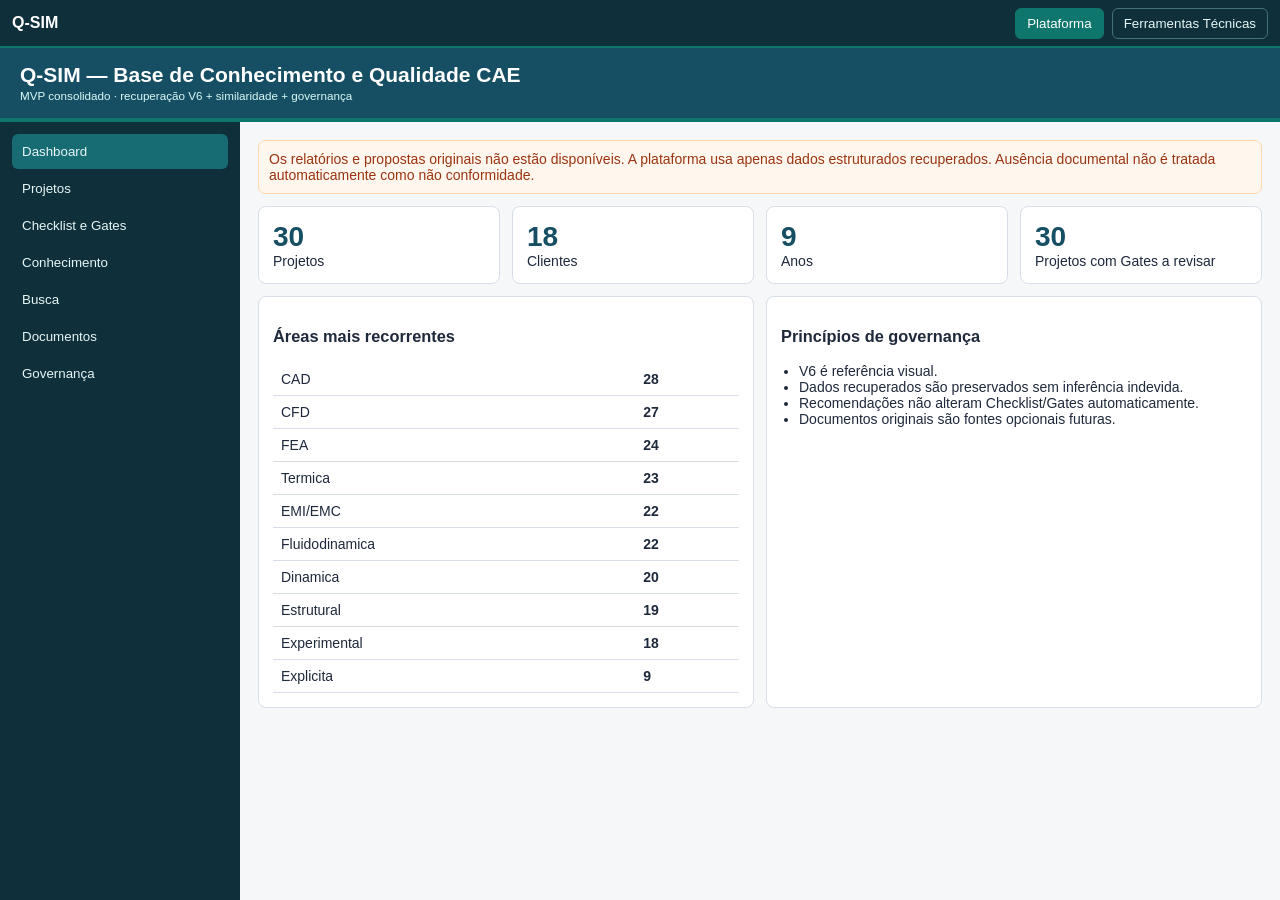
==== index.html @ 7efb32c8 "feat: integrate technical tools in public shell" ====
<!doctype html>
<html lang="pt-BR">
<head>
<meta charset="utf-8"><meta name="viewport" content="width=device-width,initial-scale=1">
<title>Q-SIM</title>
<style>
html,body{margin:0;height:100%;font-family:Arial,Helvetica,sans-serif;background:#0f2f3b}body{display:grid;grid-template-rows:48px 1fr}.bar{display:flex;align-items:center;gap:8px;padding:7px 12px;background:#0f2f3b;border-bottom:2px solid #0f766e}.brand{color:#fff;font-weight:bold;margin-right:auto}.bar button{border:1px solid #44717a;background:transparent;color:#e6f6f4;border-radius:6px;padding:7px 11px;cursor:pointer}.bar button.on{background:#0f766e;border-color:#0f766e;color:#fff}iframe{width:100%;height:100%;border:0;background:#f6f7f9}
</style>
</head>
<body>
<div class="bar"><span class="brand">Q-SIM</span><button class="on" data-src="app/final.html">Plataforma</button><button data-src="app/tools.html">Ferramentas Técnicas</button></div>
<iframe id="view" src="app/final.html" title="Q-SIM"></iframe>
<script>document.querySelectorAll('.bar button').forEach(b=>b.onclick=()=>{document.querySelectorAll('.bar button').forEach(x=>x.classList.toggle('on',x===b));view.src=b.dataset.src})</script>
</body></html>
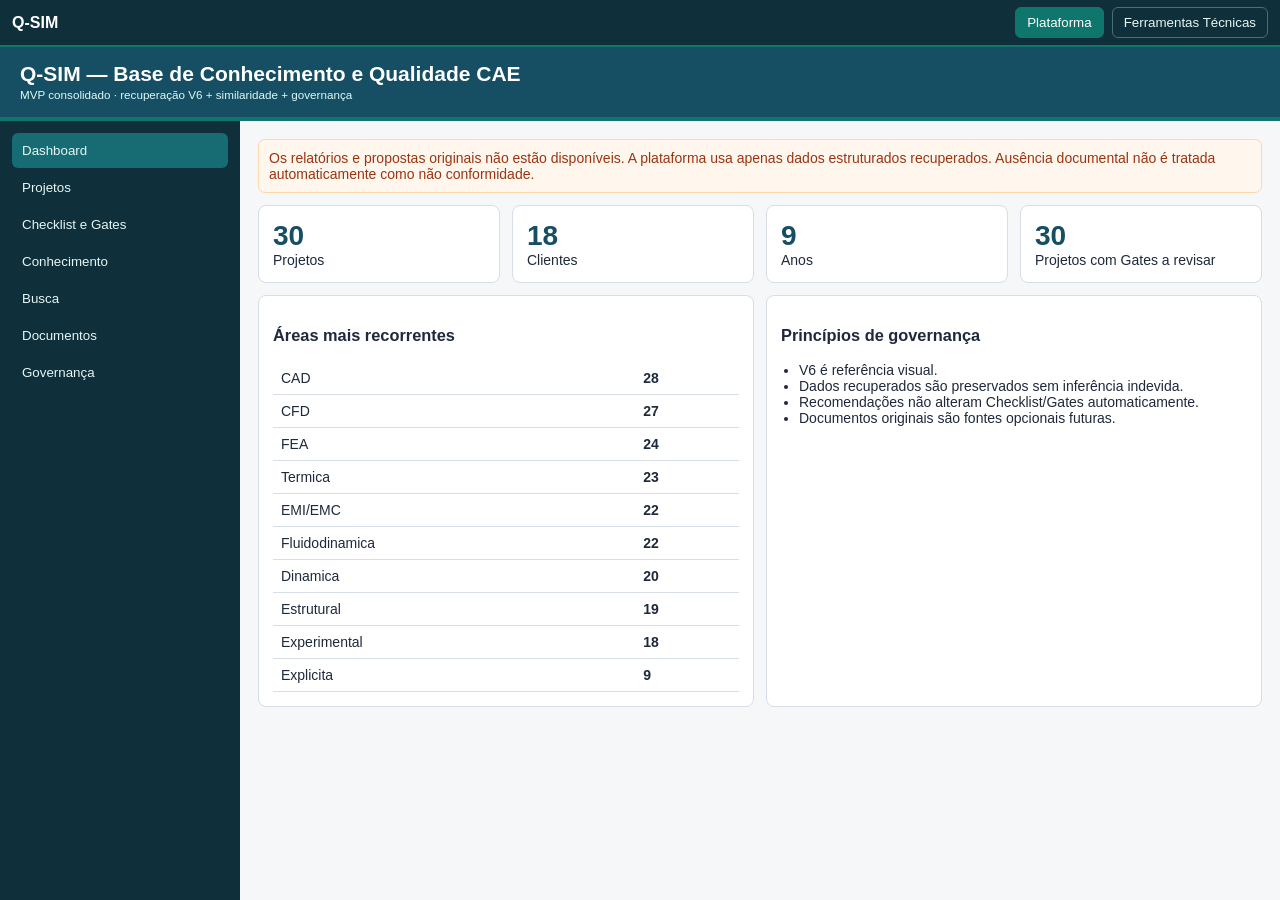
==== commit 76b384f6: "fix: improve iPhone navigation and force fresh assets" ====
--- a/index.html
+++ b/index.html
@@ -1,14 +1,30 @@
 <!doctype html>
 <html lang="pt-BR">
 <head>
-<meta charset="utf-8"><meta name="viewport" content="width=device-width,initial-scale=1">
+<meta charset="utf-8"><meta name="viewport" content="width=device-width,initial-scale=1,viewport-fit=cover">
 <title>Q-SIM</title>
 <style>
-html,body{margin:0;height:100%;font-family:Arial,Helvetica,sans-serif;background:#0f2f3b}body{display:grid;grid-template-rows:48px 1fr}.bar{display:flex;align-items:center;gap:8px;padding:7px 12px;background:#0f2f3b;border-bottom:2px solid #0f766e}.brand{color:#fff;font-weight:bold;margin-right:auto}.bar button{border:1px solid #44717a;background:transparent;color:#e6f6f4;border-radius:6px;padding:7px 11px;cursor:pointer}.bar button.on{background:#0f766e;border-color:#0f766e;color:#fff}iframe{width:100%;height:100%;border:0;background:#f6f7f9}
+html,body{margin:0;height:100%;font-family:Arial,Helvetica,sans-serif;background:#0f2f3b}body{display:grid;grid-template-rows:auto 1fr;min-height:100dvh}.bar{display:flex;align-items:center;gap:8px;padding:7px 12px;background:#0f2f3b;border-bottom:2px solid #0f766e;position:relative;z-index:50}.brand{color:#fff;font-weight:bold;margin-right:auto;white-space:nowrap}.bar button{border:1px solid #44717a;background:transparent;color:#e6f6f4;border-radius:6px;padding:7px 11px;cursor:pointer;white-space:nowrap}.bar button.on{background:#0f766e;border-color:#0f766e;color:#fff}iframe{width:100%;height:100%;border:0;background:#f6f7f9;display:block}
+@media(max-width:600px){.bar{display:grid;grid-template-columns:auto 1fr 1.35fr;gap:6px;padding:6px 8px}.brand{font-size:13px}.bar button{font-size:12px;padding:8px 5px;min-width:0;white-space:normal;line-height:1.15}.bar button:last-child{font-weight:bold}}
 </style>
 </head>
 <body>
-<div class="bar"><span class="brand">Q-SIM</span><button class="on" data-src="app/final.html">Plataforma</button><button data-src="app/tools.html">Ferramentas Técnicas</button></div>
-<iframe id="view" src="app/final.html" title="Q-SIM"></iframe>
-<script>document.querySelectorAll('.bar button').forEach(b=>b.onclick=()=>{document.querySelectorAll('.bar button').forEach(x=>x.classList.toggle('on',x===b));view.src=b.dataset.src})</script>
+<div class="bar"><span class="brand">Q-SIM</span><button class="on" data-src="app/final.html?v=20260907-2">Plataforma</button><button data-src="app/tools.html?v=20260907-2">Ferramentas Técnicas</button></div>
+<iframe id="view" src="app/final.html?v=20260907-2" title="Q-SIM"></iframe>
+<script>
+const view=document.getElementById('view');
+function applyMobileOverrides(){
+  try{
+    const doc=view.contentDocument;
+    if(!doc||!doc.head||doc.getElementById('qsim-mobile-overrides'))return;
+    const link=doc.createElement('link');
+    link.id='qsim-mobile-overrides';
+    link.rel='stylesheet';
+    link.href='mobile-overrides.css?v=20260907-2';
+    doc.head.appendChild(link);
+  }catch(_e){}
+}
+view.addEventListener('load',applyMobileOverrides);
+document.querySelectorAll('.bar button').forEach(b=>b.onclick=()=>{document.querySelectorAll('.bar button').forEach(x=>x.classList.toggle('on',x===b));view.src=b.dataset.src});
+</script>
 </body></html>
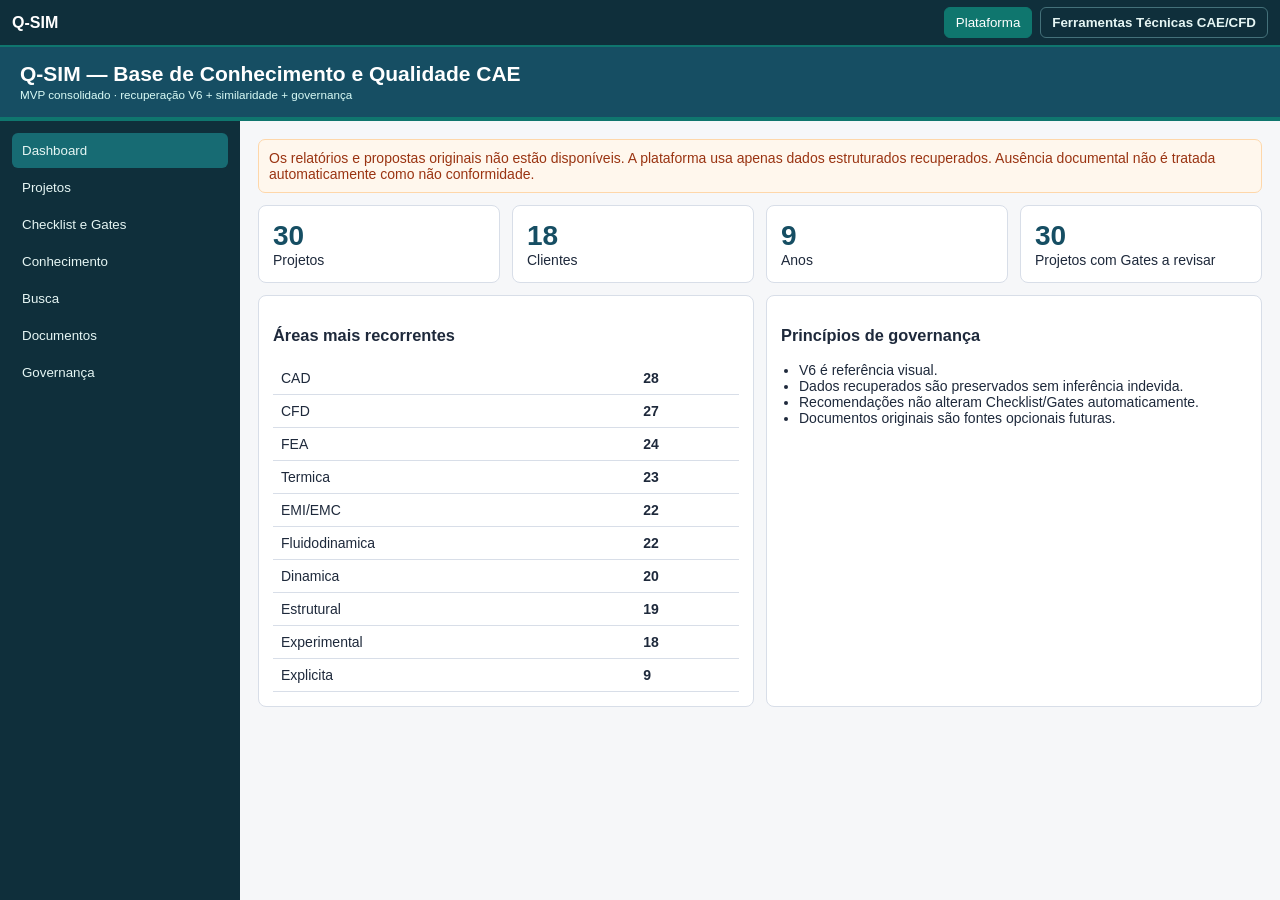
==== commit bcac979f: "feat: expose all technical tools from main Q-SIM URL" ====
--- a/index.html
+++ b/index.html
@@ -2,15 +2,15 @@
 <html lang="pt-BR">
 <head>
 <meta charset="utf-8"><meta name="viewport" content="width=device-width,initial-scale=1,viewport-fit=cover">
-<title>Q-SIM</title>
+<title>Q-SIM — Qualidade e Ferramentas CAE/CFD</title>
 <style>
-html,body{margin:0;height:100%;font-family:Arial,Helvetica,sans-serif;background:#0f2f3b}body{display:grid;grid-template-rows:auto 1fr;min-height:100dvh}.bar{display:flex;align-items:center;gap:8px;padding:7px 12px;background:#0f2f3b;border-bottom:2px solid #0f766e;position:relative;z-index:50}.brand{color:#fff;font-weight:bold;margin-right:auto;white-space:nowrap}.bar button{border:1px solid #44717a;background:transparent;color:#e6f6f4;border-radius:6px;padding:7px 11px;cursor:pointer;white-space:nowrap}.bar button.on{background:#0f766e;border-color:#0f766e;color:#fff}iframe{width:100%;height:100%;border:0;background:#f6f7f9;display:block}
-@media(max-width:600px){.bar{display:grid;grid-template-columns:auto 1fr 1.35fr;gap:6px;padding:6px 8px}.brand{font-size:13px}.bar button{font-size:12px;padding:8px 5px;min-width:0;white-space:normal;line-height:1.15}.bar button:last-child{font-weight:bold}}
+html,body{margin:0;height:100%;font-family:Arial,Helvetica,sans-serif;background:#0f2f3b}body{display:grid;grid-template-rows:auto 1fr;min-height:100dvh}.bar{display:flex;align-items:center;gap:8px;padding:7px 12px;background:#0f2f3b;border-bottom:2px solid #0f766e;position:relative;z-index:50}.brand{color:#fff;font-weight:bold;margin-right:auto;white-space:nowrap}.bar button{border:1px solid #44717a;background:transparent;color:#e6f6f4;border-radius:6px;padding:7px 11px;cursor:pointer;white-space:nowrap}.bar button.on{background:#0f766e;border-color:#0f766e;color:#fff}.tools-btn{font-weight:bold}iframe{width:100%;height:100%;border:0;background:#f6f7f9;display:block}
+@media(max-width:600px){.bar{display:grid;grid-template-columns:auto 1fr 1.55fr;gap:6px;padding:6px 8px}.brand{font-size:13px}.bar button{font-size:12px;padding:8px 5px;min-width:0;white-space:normal;line-height:1.15}.tools-btn{font-weight:bold}}
 </style>
 </head>
 <body>
-<div class="bar"><span class="brand">Q-SIM</span><button class="on" data-src="app/final.html?v=20260907-2">Plataforma</button><button data-src="app/tools.html?v=20260907-2">Ferramentas Técnicas</button></div>
-<iframe id="view" src="app/final.html?v=20260907-2" title="Q-SIM"></iframe>
+<div class="bar"><span class="brand">Q-SIM</span><button class="on" data-src="app/final.html?v=20260907-3">Plataforma</button><button class="tools-btn" data-src="app/tools.html?v=20260907-3">Ferramentas Técnicas CAE/CFD</button></div>
+<iframe id="view" src="app/final.html?v=20260907-3" title="Q-SIM"></iframe>
 <script>
 const view=document.getElementById('view');
 function applyMobileOverrides(){
@@ -20,11 +20,14 @@
     const link=doc.createElement('link');
     link.id='qsim-mobile-overrides';
     link.rel='stylesheet';
-    link.href='mobile-overrides.css?v=20260907-2';
+    link.href='mobile-overrides.css?v=20260907-3';
     doc.head.appendChild(link);
   }catch(_e){}
 }
 view.addEventListener('load',applyMobileOverrides);
-document.querySelectorAll('.bar button').forEach(b=>b.onclick=()=>{document.querySelectorAll('.bar button').forEach(x=>x.classList.toggle('on',x===b));view.src=b.dataset.src});
+document.querySelectorAll('.bar button').forEach(b=>b.onclick=()=>{
+  document.querySelectorAll('.bar button').forEach(x=>x.classList.toggle('on',x===b));
+  view.src=b.dataset.src;
+});
 </script>
 </body></html>
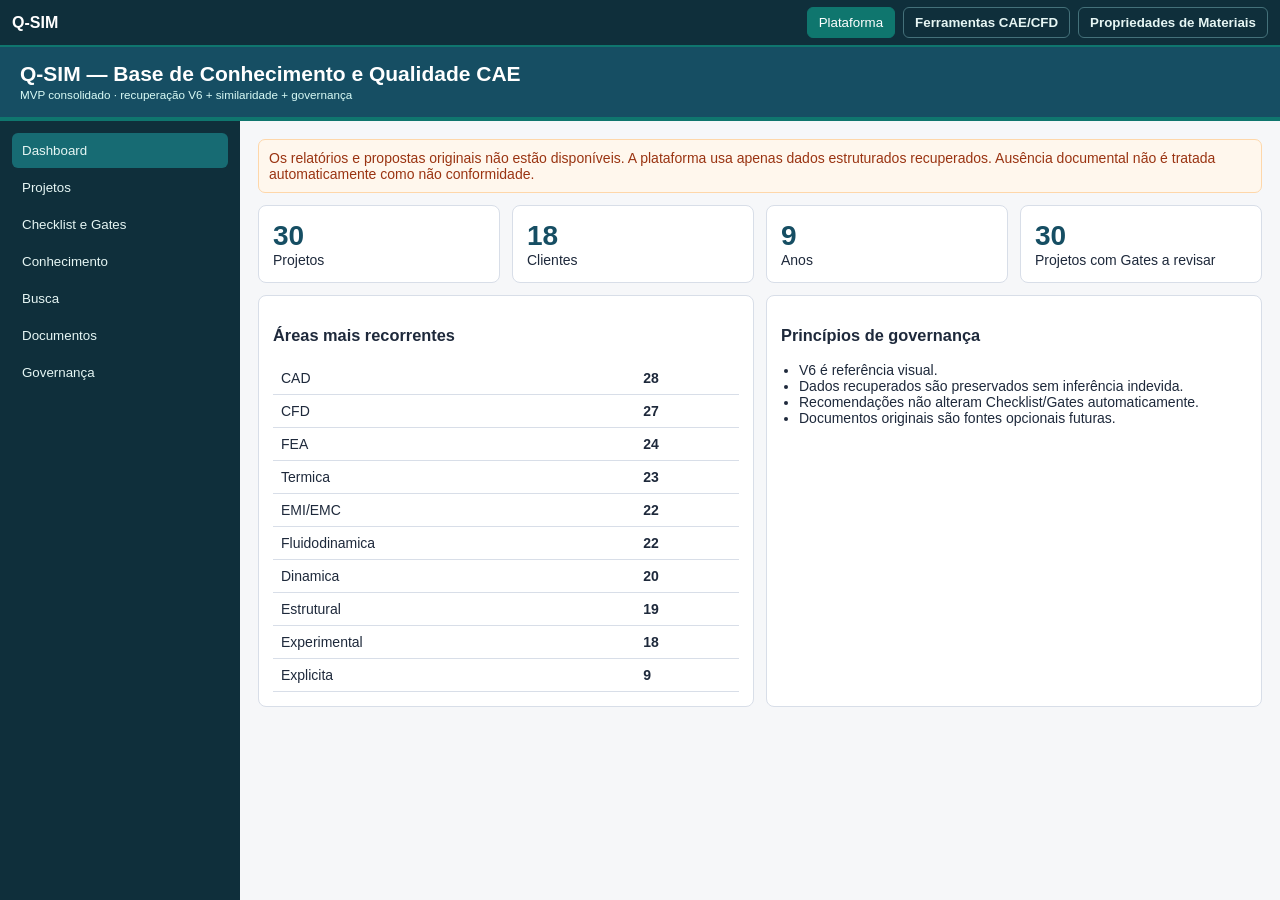
==== commit e8711df1: "feat: expose material properties converter from main Q-SIM" ====
--- a/index.html
+++ b/index.html
@@ -4,13 +4,13 @@
 <meta charset="utf-8"><meta name="viewport" content="width=device-width,initial-scale=1,viewport-fit=cover">
 <title>Q-SIM — Qualidade e Ferramentas CAE/CFD</title>
 <style>
-html,body{margin:0;height:100%;font-family:Arial,Helvetica,sans-serif;background:#0f2f3b}body{display:grid;grid-template-rows:auto 1fr;min-height:100dvh}.bar{display:flex;align-items:center;gap:8px;padding:7px 12px;background:#0f2f3b;border-bottom:2px solid #0f766e;position:relative;z-index:50}.brand{color:#fff;font-weight:bold;margin-right:auto;white-space:nowrap}.bar button{border:1px solid #44717a;background:transparent;color:#e6f6f4;border-radius:6px;padding:7px 11px;cursor:pointer;white-space:nowrap}.bar button.on{background:#0f766e;border-color:#0f766e;color:#fff}.tools-btn{font-weight:bold}iframe{width:100%;height:100%;border:0;background:#f6f7f9;display:block}
-@media(max-width:600px){.bar{display:grid;grid-template-columns:auto 1fr 1.55fr;gap:6px;padding:6px 8px}.brand{font-size:13px}.bar button{font-size:12px;padding:8px 5px;min-width:0;white-space:normal;line-height:1.15}.tools-btn{font-weight:bold}}
+html,body{margin:0;height:100%;font-family:Arial,Helvetica,sans-serif;background:#0f2f3b}body{display:grid;grid-template-rows:auto 1fr;min-height:100dvh}.bar{display:flex;align-items:center;gap:8px;padding:7px 12px;background:#0f2f3b;border-bottom:2px solid #0f766e;position:relative;z-index:50}.brand{color:#fff;font-weight:bold;margin-right:auto;white-space:nowrap}.bar button{border:1px solid #44717a;background:transparent;color:#e6f6f4;border-radius:6px;padding:7px 11px;cursor:pointer;white-space:nowrap}.bar button.on{background:#0f766e;border-color:#0f766e;color:#fff}.tools-btn,.materials-btn{font-weight:bold}iframe{width:100%;height:100%;border:0;background:#f6f7f9;display:block}
+@media(max-width:680px){.bar{display:grid;grid-template-columns:repeat(3,1fr);gap:6px;padding:6px 8px}.brand{grid-column:1/-1;font-size:13px;margin:0}.bar button{font-size:11px;padding:8px 4px;min-width:0;white-space:normal;line-height:1.15}}
 </style>
 </head>
 <body>
-<div class="bar"><span class="brand">Q-SIM</span><button class="on" data-src="app/final.html?v=20260907-3">Plataforma</button><button class="tools-btn" data-src="app/tools.html?v=20260907-3">Ferramentas Técnicas CAE/CFD</button></div>
-<iframe id="view" src="app/final.html?v=20260907-3" title="Q-SIM"></iframe>
+<div class="bar"><span class="brand">Q-SIM</span><button class="on" data-src="app/final.html?v=20260907-4">Plataforma</button><button class="tools-btn" data-src="app/tools.html?v=20260907-4">Ferramentas CAE/CFD</button><button class="materials-btn" data-src="app/materials.html?v=20260907-4">Propriedades de Materiais</button></div>
+<iframe id="view" src="app/final.html?v=20260907-4" title="Q-SIM"></iframe>
 <script>
 const view=document.getElementById('view');
 function applyMobileOverrides(){
@@ -20,7 +20,7 @@
     const link=doc.createElement('link');
     link.id='qsim-mobile-overrides';
     link.rel='stylesheet';
-    link.href='mobile-overrides.css?v=20260907-3';
+    link.href='mobile-overrides.css?v=20260907-4';
     doc.head.appendChild(link);
   }catch(_e){}
 }
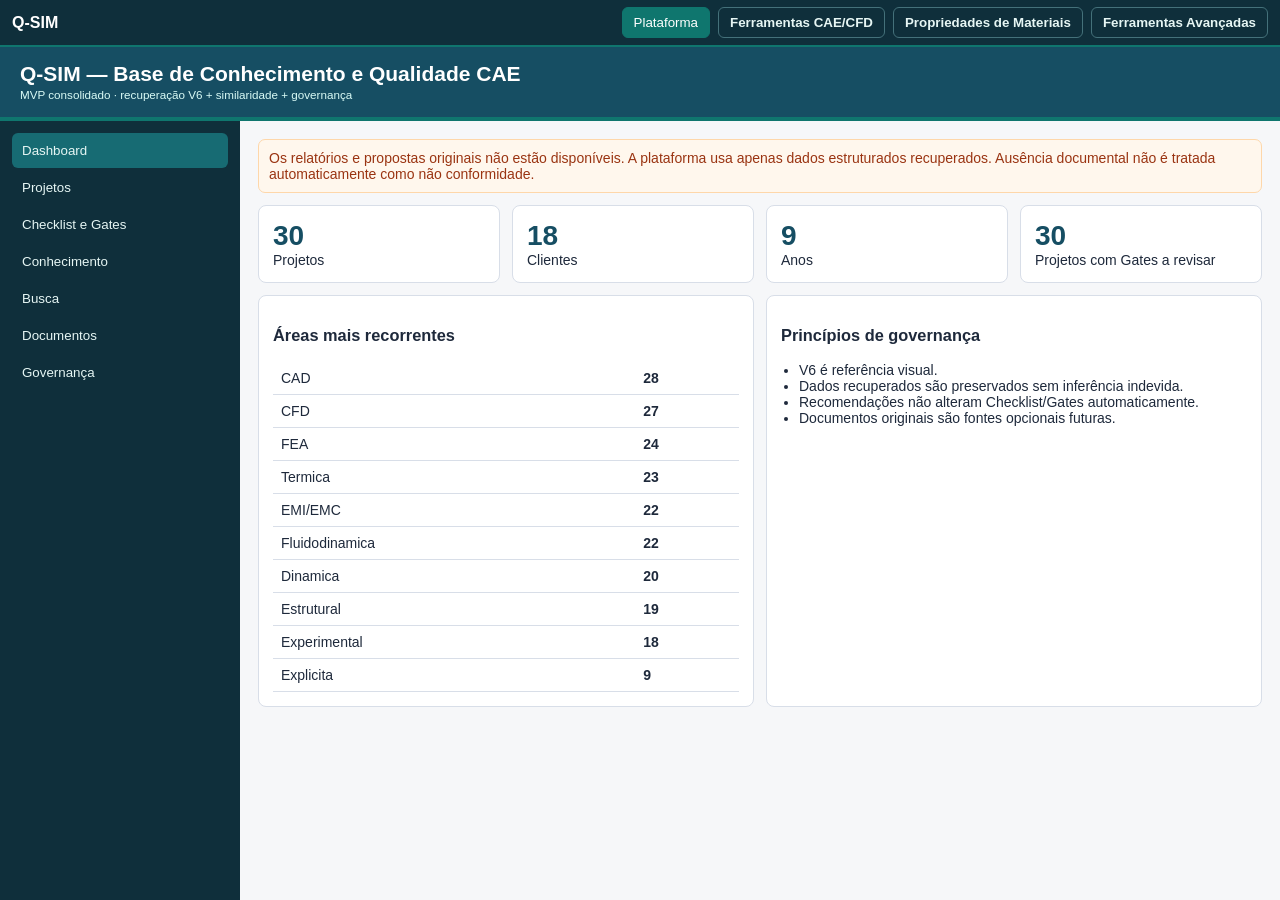
==== commit 803a5137: "feat: expose advanced simulation tools from main Q-SIM" ====
--- a/index.html
+++ b/index.html
@@ -4,13 +4,13 @@
 <meta charset="utf-8"><meta name="viewport" content="width=device-width,initial-scale=1,viewport-fit=cover">
 <title>Q-SIM — Qualidade e Ferramentas CAE/CFD</title>
 <style>
-html,body{margin:0;height:100%;font-family:Arial,Helvetica,sans-serif;background:#0f2f3b}body{display:grid;grid-template-rows:auto 1fr;min-height:100dvh}.bar{display:flex;align-items:center;gap:8px;padding:7px 12px;background:#0f2f3b;border-bottom:2px solid #0f766e;position:relative;z-index:50}.brand{color:#fff;font-weight:bold;margin-right:auto;white-space:nowrap}.bar button{border:1px solid #44717a;background:transparent;color:#e6f6f4;border-radius:6px;padding:7px 11px;cursor:pointer;white-space:nowrap}.bar button.on{background:#0f766e;border-color:#0f766e;color:#fff}.tools-btn,.materials-btn{font-weight:bold}iframe{width:100%;height:100%;border:0;background:#f6f7f9;display:block}
-@media(max-width:680px){.bar{display:grid;grid-template-columns:repeat(3,1fr);gap:6px;padding:6px 8px}.brand{grid-column:1/-1;font-size:13px;margin:0}.bar button{font-size:11px;padding:8px 4px;min-width:0;white-space:normal;line-height:1.15}}
+html,body{margin:0;height:100%;font-family:Arial,Helvetica,sans-serif;background:#0f2f3b}body{display:grid;grid-template-rows:auto 1fr;min-height:100dvh}.bar{display:flex;align-items:center;gap:8px;padding:7px 12px;background:#0f2f3b;border-bottom:2px solid #0f766e;position:relative;z-index:50}.brand{color:#fff;font-weight:bold;margin-right:auto;white-space:nowrap}.bar button{border:1px solid #44717a;background:transparent;color:#e6f6f4;border-radius:6px;padding:7px 11px;cursor:pointer;white-space:nowrap}.bar button.on{background:#0f766e;border-color:#0f766e;color:#fff}.tools-btn,.materials-btn,.advanced-btn{font-weight:bold}iframe{width:100%;height:100%;border:0;background:#f6f7f9;display:block}
+@media(max-width:760px){.bar{display:grid;grid-template-columns:repeat(2,1fr);gap:6px;padding:6px 8px}.brand{grid-column:1/-1;font-size:13px;margin:0}.bar button{font-size:11px;padding:8px 4px;min-width:0;white-space:normal;line-height:1.15}}
 </style>
 </head>
 <body>
-<div class="bar"><span class="brand">Q-SIM</span><button class="on" data-src="app/final.html?v=20260907-4">Plataforma</button><button class="tools-btn" data-src="app/tools.html?v=20260907-4">Ferramentas CAE/CFD</button><button class="materials-btn" data-src="app/materials.html?v=20260907-4">Propriedades de Materiais</button></div>
-<iframe id="view" src="app/final.html?v=20260907-4" title="Q-SIM"></iframe>
+<div class="bar"><span class="brand">Q-SIM</span><button class="on" data-src="app/final.html?v=20260907-5">Plataforma</button><button class="tools-btn" data-src="app/tools.html?v=20260907-5">Ferramentas CAE/CFD</button><button class="materials-btn" data-src="app/materials.html?v=20260907-5">Propriedades de Materiais</button><button class="advanced-btn" data-src="app/advanced.html?v=20260907-5">Ferramentas Avançadas</button></div>
+<iframe id="view" src="app/final.html?v=20260907-5" title="Q-SIM"></iframe>
 <script>
 const view=document.getElementById('view');
 function applyMobileOverrides(){
@@ -20,7 +20,7 @@
     const link=doc.createElement('link');
     link.id='qsim-mobile-overrides';
     link.rel='stylesheet';
-    link.href='mobile-overrides.css?v=20260907-4';
+    link.href='mobile-overrides.css?v=20260907-5';
     doc.head.appendChild(link);
   }catch(_e){}
 }
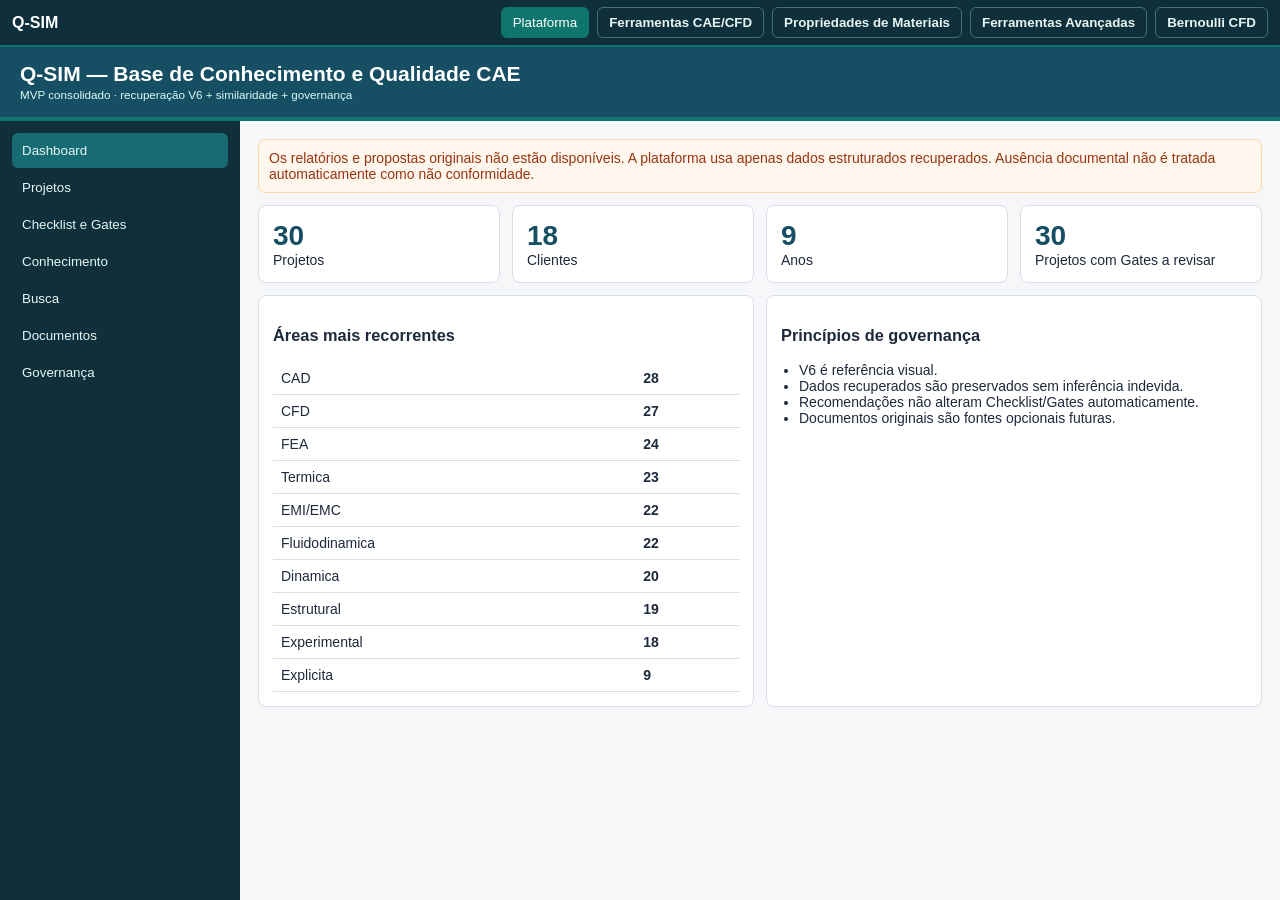
==== commit 1acca2af: "feat: expose Bernoulli CFD module from main Q-SIM" ====
--- a/index.html
+++ b/index.html
@@ -4,13 +4,13 @@
 <meta charset="utf-8"><meta name="viewport" content="width=device-width,initial-scale=1,viewport-fit=cover">
 <title>Q-SIM — Qualidade e Ferramentas CAE/CFD</title>
 <style>
-html,body{margin:0;height:100%;font-family:Arial,Helvetica,sans-serif;background:#0f2f3b}body{display:grid;grid-template-rows:auto 1fr;min-height:100dvh}.bar{display:flex;align-items:center;gap:8px;padding:7px 12px;background:#0f2f3b;border-bottom:2px solid #0f766e;position:relative;z-index:50}.brand{color:#fff;font-weight:bold;margin-right:auto;white-space:nowrap}.bar button{border:1px solid #44717a;background:transparent;color:#e6f6f4;border-radius:6px;padding:7px 11px;cursor:pointer;white-space:nowrap}.bar button.on{background:#0f766e;border-color:#0f766e;color:#fff}.tools-btn,.materials-btn,.advanced-btn{font-weight:bold}iframe{width:100%;height:100%;border:0;background:#f6f7f9;display:block}
-@media(max-width:760px){.bar{display:grid;grid-template-columns:repeat(2,1fr);gap:6px;padding:6px 8px}.brand{grid-column:1/-1;font-size:13px;margin:0}.bar button{font-size:11px;padding:8px 4px;min-width:0;white-space:normal;line-height:1.15}}
+html,body{margin:0;height:100%;font-family:Arial,Helvetica,sans-serif;background:#0f2f3b}body{display:grid;grid-template-rows:auto 1fr;min-height:100dvh}.bar{display:flex;align-items:center;gap:8px;padding:7px 12px;background:#0f2f3b;border-bottom:2px solid #0f766e;position:relative;z-index:50;flex-wrap:wrap}.brand{color:#fff;font-weight:bold;margin-right:auto;white-space:nowrap}.bar button{border:1px solid #44717a;background:transparent;color:#e6f6f4;border-radius:6px;padding:7px 11px;cursor:pointer;white-space:nowrap}.bar button.on{background:#0f766e;border-color:#0f766e;color:#fff}.tools-btn,.materials-btn,.advanced-btn,.bernoulli-btn{font-weight:bold}iframe{width:100%;height:100%;border:0;background:#f6f7f9;display:block}
+@media(max-width:760px){.bar{display:grid;grid-template-columns:repeat(2,1fr);gap:6px;padding:6px 8px}.brand{grid-column:1/-1;font-size:13px;margin:0}.bar button{font-size:11px;padding:8px 4px;min-width:0;white-space:normal;line-height:1.15}.bernoulli-btn{grid-column:1/-1}}
 </style>
 </head>
 <body>
-<div class="bar"><span class="brand">Q-SIM</span><button class="on" data-src="app/final.html?v=20260907-5">Plataforma</button><button class="tools-btn" data-src="app/tools.html?v=20260907-5">Ferramentas CAE/CFD</button><button class="materials-btn" data-src="app/materials.html?v=20260907-5">Propriedades de Materiais</button><button class="advanced-btn" data-src="app/advanced.html?v=20260907-5">Ferramentas Avançadas</button></div>
-<iframe id="view" src="app/final.html?v=20260907-5" title="Q-SIM"></iframe>
+<div class="bar"><span class="brand">Q-SIM</span><button class="on" data-src="app/final.html?v=20260907-6">Plataforma</button><button class="tools-btn" data-src="app/tools.html?v=20260907-6">Ferramentas CAE/CFD</button><button class="materials-btn" data-src="app/materials.html?v=20260907-6">Propriedades de Materiais</button><button class="advanced-btn" data-src="app/advanced.html?v=20260907-6">Ferramentas Avançadas</button><button class="bernoulli-btn" data-src="app/bernoulli.html?v=20260907-6">Bernoulli CFD</button></div>
+<iframe id="view" src="app/final.html?v=20260907-6" title="Q-SIM"></iframe>
 <script>
 const view=document.getElementById('view');
 function applyMobileOverrides(){
@@ -20,7 +20,7 @@
     const link=doc.createElement('link');
     link.id='qsim-mobile-overrides';
     link.rel='stylesheet';
-    link.href='mobile-overrides.css?v=20260907-5';
+    link.href='mobile-overrides.css?v=20260907-6';
     doc.head.appendChild(link);
   }catch(_e){}
 }
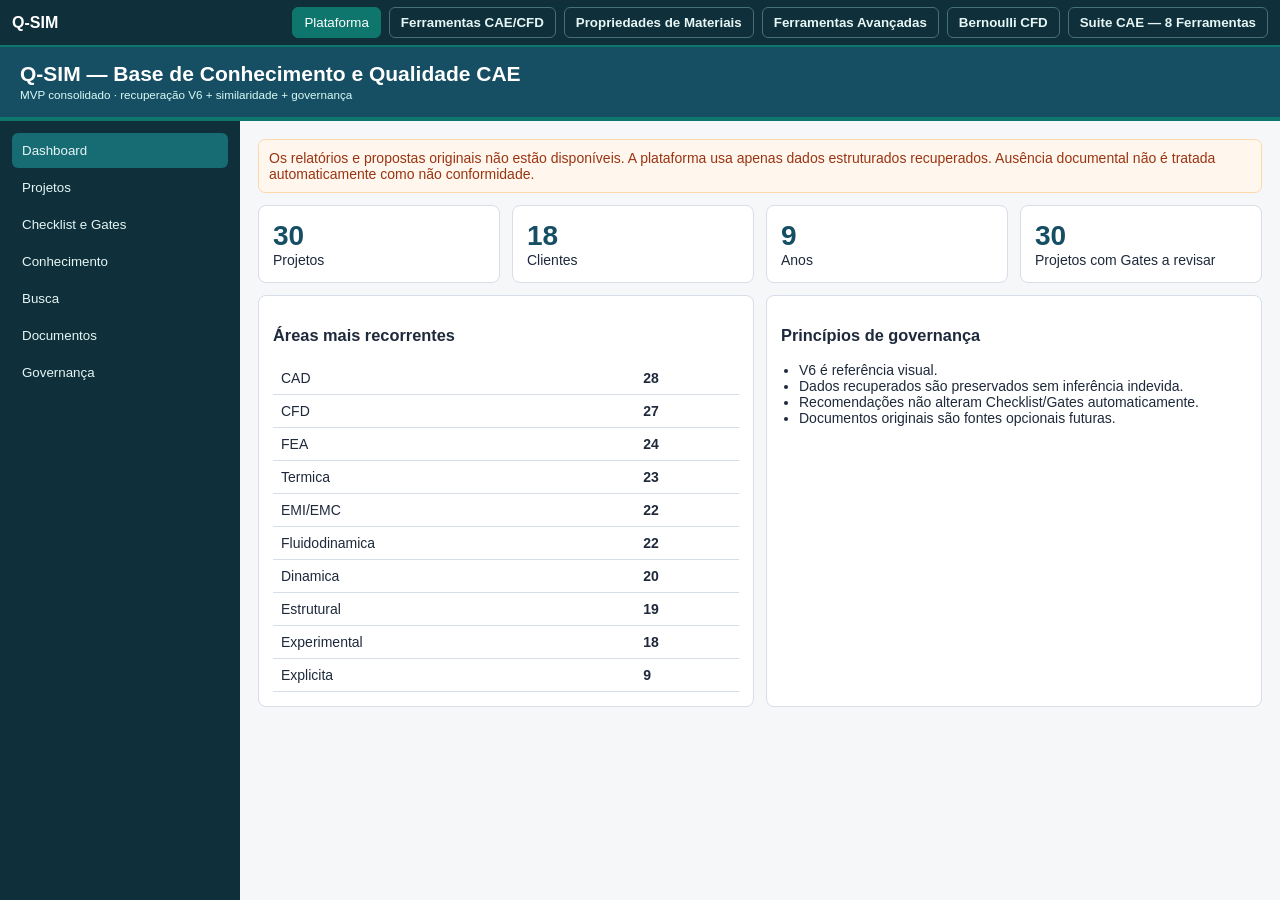
==== commit f09a8c38: "feat: expose complete CAE suite from main Q-SIM" ====
--- a/index.html
+++ b/index.html
@@ -4,13 +4,13 @@
 <meta charset="utf-8"><meta name="viewport" content="width=device-width,initial-scale=1,viewport-fit=cover">
 <title>Q-SIM — Qualidade e Ferramentas CAE/CFD</title>
 <style>
-html,body{margin:0;height:100%;font-family:Arial,Helvetica,sans-serif;background:#0f2f3b}body{display:grid;grid-template-rows:auto 1fr;min-height:100dvh}.bar{display:flex;align-items:center;gap:8px;padding:7px 12px;background:#0f2f3b;border-bottom:2px solid #0f766e;position:relative;z-index:50;flex-wrap:wrap}.brand{color:#fff;font-weight:bold;margin-right:auto;white-space:nowrap}.bar button{border:1px solid #44717a;background:transparent;color:#e6f6f4;border-radius:6px;padding:7px 11px;cursor:pointer;white-space:nowrap}.bar button.on{background:#0f766e;border-color:#0f766e;color:#fff}.tools-btn,.materials-btn,.advanced-btn,.bernoulli-btn{font-weight:bold}iframe{width:100%;height:100%;border:0;background:#f6f7f9;display:block}
-@media(max-width:760px){.bar{display:grid;grid-template-columns:repeat(2,1fr);gap:6px;padding:6px 8px}.brand{grid-column:1/-1;font-size:13px;margin:0}.bar button{font-size:11px;padding:8px 4px;min-width:0;white-space:normal;line-height:1.15}.bernoulli-btn{grid-column:1/-1}}
+html,body{margin:0;height:100%;font-family:Arial,Helvetica,sans-serif;background:#0f2f3b}body{display:grid;grid-template-rows:auto 1fr;min-height:100dvh}.bar{display:flex;align-items:center;gap:8px;padding:7px 12px;background:#0f2f3b;border-bottom:2px solid #0f766e;position:relative;z-index:50;flex-wrap:wrap}.brand{color:#fff;font-weight:bold;margin-right:auto;white-space:nowrap}.bar button{border:1px solid #44717a;background:transparent;color:#e6f6f4;border-radius:6px;padding:7px 11px;cursor:pointer;white-space:nowrap}.bar button.on{background:#0f766e;border-color:#0f766e;color:#fff}.tools-btn,.materials-btn,.advanced-btn,.bernoulli-btn,.suite-btn{font-weight:bold}iframe{width:100%;height:100%;border:0;background:#f6f7f9;display:block}
+@media(max-width:760px){.bar{display:grid;grid-template-columns:repeat(2,1fr);gap:6px;padding:6px 8px}.brand{grid-column:1/-1;font-size:13px;margin:0}.bar button{font-size:11px;padding:8px 4px;min-width:0;white-space:normal;line-height:1.15}}
 </style>
 </head>
 <body>
-<div class="bar"><span class="brand">Q-SIM</span><button class="on" data-src="app/final.html?v=20260907-6">Plataforma</button><button class="tools-btn" data-src="app/tools.html?v=20260907-6">Ferramentas CAE/CFD</button><button class="materials-btn" data-src="app/materials.html?v=20260907-6">Propriedades de Materiais</button><button class="advanced-btn" data-src="app/advanced.html?v=20260907-6">Ferramentas Avançadas</button><button class="bernoulli-btn" data-src="app/bernoulli.html?v=20260907-6">Bernoulli CFD</button></div>
-<iframe id="view" src="app/final.html?v=20260907-6" title="Q-SIM"></iframe>
+<div class="bar"><span class="brand">Q-SIM</span><button class="on" data-src="app/final.html?v=20260907-7">Plataforma</button><button class="tools-btn" data-src="app/tools.html?v=20260907-7">Ferramentas CAE/CFD</button><button class="materials-btn" data-src="app/materials.html?v=20260907-7">Propriedades de Materiais</button><button class="advanced-btn" data-src="app/advanced.html?v=20260907-7">Ferramentas Avançadas</button><button class="bernoulli-btn" data-src="app/bernoulli.html?v=20260907-7">Bernoulli CFD</button><button class="suite-btn" data-src="app/suite-cae.html?v=20260907-7">Suite CAE — 8 Ferramentas</button></div>
+<iframe id="view" src="app/final.html?v=20260907-7" title="Q-SIM"></iframe>
 <script>
 const view=document.getElementById('view');
 function applyMobileOverrides(){
@@ -20,7 +20,7 @@
     const link=doc.createElement('link');
     link.id='qsim-mobile-overrides';
     link.rel='stylesheet';
-    link.href='mobile-overrides.css?v=20260907-6';
+    link.href='mobile-overrides.css?v=20260907-7';
     doc.head.appendChild(link);
   }catch(_e){}
 }
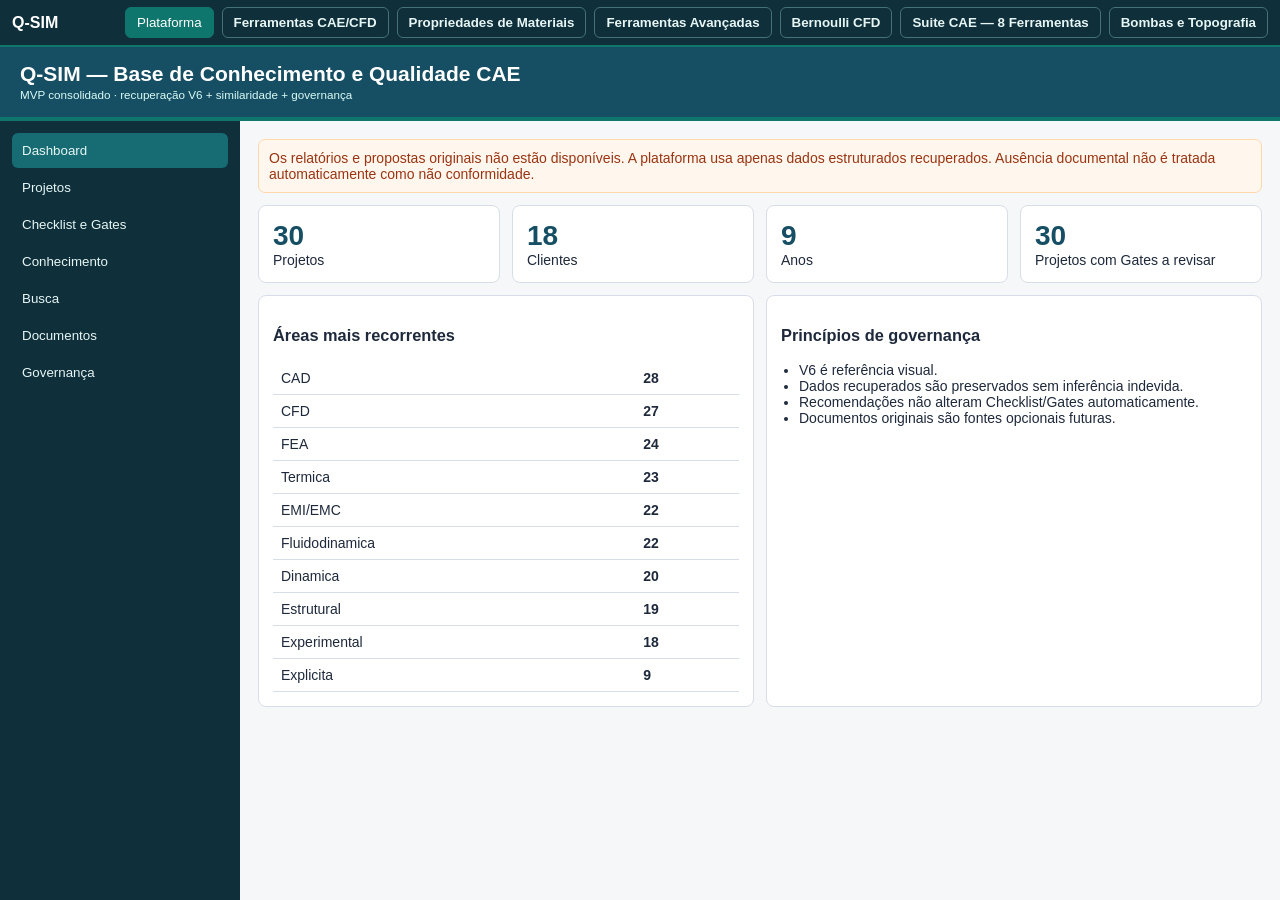
==== commit 725b30e3: "feat: add pump simulator to Q-SIM navigation" ====
--- a/index.html
+++ b/index.html
@@ -4,12 +4,12 @@
 <meta charset="utf-8"><meta name="viewport" content="width=device-width,initial-scale=1,viewport-fit=cover">
 <title>Q-SIM — Qualidade e Ferramentas CAE/CFD</title>
 <style>
-html,body{margin:0;height:100%;font-family:Arial,Helvetica,sans-serif;background:#0f2f3b}body{display:grid;grid-template-rows:auto 1fr;min-height:100dvh}.bar{display:flex;align-items:center;gap:8px;padding:7px 12px;background:#0f2f3b;border-bottom:2px solid #0f766e;position:relative;z-index:50;flex-wrap:wrap}.brand{color:#fff;font-weight:bold;margin-right:auto;white-space:nowrap}.bar button{border:1px solid #44717a;background:transparent;color:#e6f6f4;border-radius:6px;padding:7px 11px;cursor:pointer;white-space:nowrap}.bar button.on{background:#0f766e;border-color:#0f766e;color:#fff}.tools-btn,.materials-btn,.advanced-btn,.bernoulli-btn,.suite-btn{font-weight:bold}iframe{width:100%;height:100%;border:0;background:#f6f7f9;display:block}
+html,body{margin:0;height:100%;font-family:Arial,Helvetica,sans-serif;background:#0f2f3b}body{display:grid;grid-template-rows:auto 1fr;min-height:100dvh}.bar{display:flex;align-items:center;gap:8px;padding:7px 12px;background:#0f2f3b;border-bottom:2px solid #0f766e;position:relative;z-index:50;flex-wrap:wrap}.brand{color:#fff;font-weight:bold;margin-right:auto;white-space:nowrap}.bar button{border:1px solid #44717a;background:transparent;color:#e6f6f4;border-radius:6px;padding:7px 11px;cursor:pointer;white-space:nowrap}.bar button.on{background:#0f766e;border-color:#0f766e;color:#fff}.tools-btn,.materials-btn,.advanced-btn,.bernoulli-btn,.suite-btn,.pumps-btn{font-weight:bold}iframe{width:100%;height:100%;border:0;background:#f6f7f9;display:block}
 @media(max-width:760px){.bar{display:grid;grid-template-columns:repeat(2,1fr);gap:6px;padding:6px 8px}.brand{grid-column:1/-1;font-size:13px;margin:0}.bar button{font-size:11px;padding:8px 4px;min-width:0;white-space:normal;line-height:1.15}}
 </style>
 </head>
 <body>
-<div class="bar"><span class="brand">Q-SIM</span><button class="on" data-src="app/final.html?v=20260907-7">Plataforma</button><button class="tools-btn" data-src="app/tools.html?v=20260907-7">Ferramentas CAE/CFD</button><button class="materials-btn" data-src="app/materials.html?v=20260907-7">Propriedades de Materiais</button><button class="advanced-btn" data-src="app/advanced.html?v=20260907-7">Ferramentas Avançadas</button><button class="bernoulli-btn" data-src="app/bernoulli.html?v=20260907-7">Bernoulli CFD</button><button class="suite-btn" data-src="app/suite-cae.html?v=20260907-7">Suite CAE — 8 Ferramentas</button></div>
+<div class="bar"><span class="brand">Q-SIM</span><button class="on" data-src="app/final.html?v=20260907-7">Plataforma</button><button class="tools-btn" data-src="app/tools.html?v=20260907-7">Ferramentas CAE/CFD</button><button class="materials-btn" data-src="app/materials.html?v=20260907-7">Propriedades de Materiais</button><button class="advanced-btn" data-src="app/advanced.html?v=20260907-7">Ferramentas Avançadas</button><button class="bernoulli-btn" data-src="app/bernoulli.html?v=20260907-7">Bernoulli CFD</button><button class="suite-btn" data-src="app/suite-cae.html?v=20260907-7">Suite CAE — 8 Ferramentas</button><button class="pumps-btn" data-src="app/pumps.html?v=20261107-1">Bombas e Topografia</button></div>
 <iframe id="view" src="app/final.html?v=20260907-7" title="Q-SIM"></iframe>
 <script>
 const view=document.getElementById('view');
